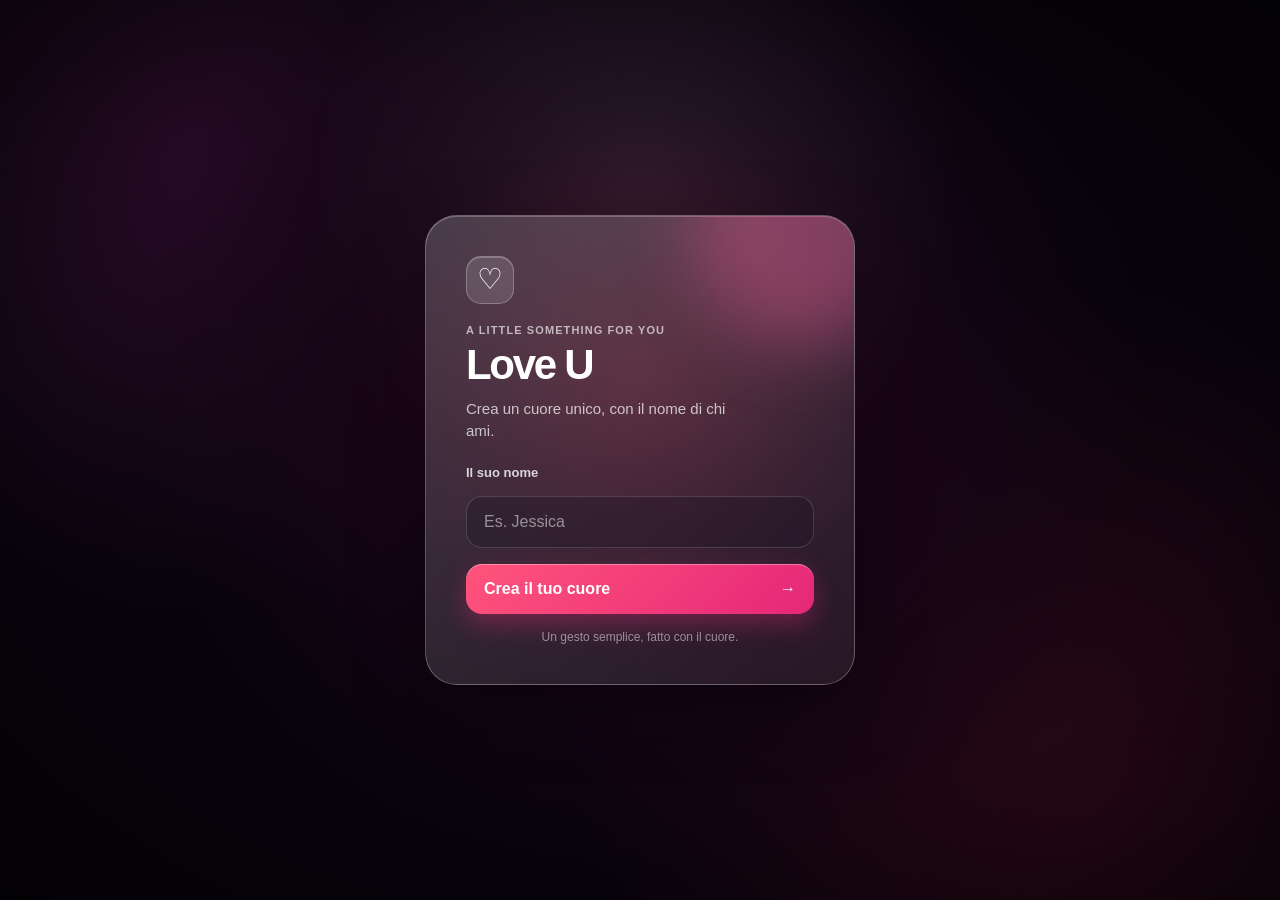
==== src/heart/index.html @ edd3670d "Add files via upload" ====
<!DOCTYPE html>
<html lang="en">
    <head>
        <meta charset="UTF-8">
        <meta name="viewport" content="width=device-width, initial-scale=1.0">
        <title>Love U</title>
      <script type="module" crossorigin src="./assets/index-CqE_d9bg.js"></script>
      <link rel="stylesheet" crossorigin href="./assets/index-BRR490CX.css">
    </head>
    <body>
        <canvas id="scene"></canvas>
        <div id="overlay">
            <div class="card">
                <div class="card__glow" aria-hidden="true"></div>
                <div class="card__icon" aria-hidden="true">♡</div>
                <div class="card__heading">
                    <p class="eyebrow">A little something for you</p>
                    <h1>Love U</h1>
                    <p class="subtitle">Crea un cuore unico, con il nome di chi ami.</p>
                </div>
                <label class="input-label" for="nameInp">Il suo nome</label>
                <input id="nameInp" type="text" placeholder="Es. Jessica" autocomplete="name" maxlength="48">
                <button id="createButton">
                    <span>Crea il tuo cuore</span>
                    <span aria-hidden="true">→</span>
                </button>
                <p class="card__hint">Un gesto semplice, fatto con il cuore.</p>
            </div>
        </div>
    </body>
</html>
---- src/heart/assets/index-BRR490CX.css ----
*{box-sizing:border-box;margin:0;padding:0}html,body{background:#07030b;width:100%;height:100%;font-family:-apple-system,BlinkMacSystemFont,SF Pro Display,Segoe UI,sans-serif;overflow:hidden}body:before{content:"";z-index:0;pointer-events:none;background:radial-gradient(circle at 50% 42%,#3c081c 0%,#180518 30%,#0000 61%),radial-gradient(circle at 14% 16%,#6019586e,#0000 35%),radial-gradient(circle at 85% 88%,#5a0f2773,#0000 38%),#07030b;animation:18s ease-in-out infinite alternate ambient-drift;position:fixed;inset:0}body:after{content:"";z-index:3;pointer-events:none;background:radial-gradient(#0000 32%,#03010824 64%,#0000008c 100%);position:fixed;inset:0}@keyframes ambient-drift{0%{transform:scale(1)rotate(0)}to{transform:scale(1.08)rotate(2deg)}}canvas{z-index:1;width:100%;height:100%;display:block;position:fixed;inset:0}#overlay{z-index:100;pointer-events:none;background:radial-gradient(circle at 50% 20%,#ffffff14,#0000 34%);justify-content:center;align-items:center;padding:24px;display:flex;position:fixed;inset:0}.card{isolation:isolate;-webkit-backdrop-filter:blur(30px)saturate(150%);pointer-events:auto;background:linear-gradient(140deg,#fff3,#ffffff12);border:1px solid #ffffff40;border-radius:32px;flex-direction:column;align-items:stretch;gap:16px;width:min(100%,430px);padding:40px;transition:transform .45s cubic-bezier(.2,.8,.2,1),box-shadow .45s;display:flex;position:relative;overflow:hidden;box-shadow:0 24px 70px #00000061,inset 0 1px #ffffff3d}.card__glow{z-index:-1;filter:blur(35px);background:#ff5e9e59;border-radius:50%;width:240px;height:240px;position:absolute;top:-110px;right:-75px}.card__icon{color:#fff;background:#ffffff21;border:1px solid #ffffff40;border-radius:15px;place-items:center;width:48px;height:48px;font-size:29px;line-height:1;display:grid;box-shadow:inset 0 1px #ffffff3d}.card__heading{margin:4px 0 8px}.eyebrow{color:#ffffffa6;letter-spacing:.1em;text-transform:uppercase;margin-bottom:8px;font-size:11px;font-weight:700}.card h1{color:#fff;letter-spacing:-.055em;font-size:42px;font-weight:700;line-height:1}.subtitle{color:#ffffffb8;max-width:290px;margin-top:12px;font-size:15px;line-height:1.45}.input-label{color:#fffc;font-size:13px;font-weight:600}#nameInp{color:#fff;background:#110f2345;border:1px solid #ffffff26;border-radius:16px;outline:none;width:100%;padding:16px 17px;font-size:16px;transition:border-color .25s,background .25s,box-shadow .25s}#nameInp::placeholder{color:#ffffff80}#nameInp:focus{background:#110f236b;border-color:#ffffff80;box-shadow:0 0 0 4px #ffffff1f}#createButton{cursor:pointer;color:#fff;background:linear-gradient(135deg,#ff547b,#e52779);border:0;border-radius:16px;justify-content:space-between;align-items:center;width:100%;padding:16px 18px;font-size:16px;font-weight:700;transition:transform .25s,filter .25s,box-shadow .25s;display:flex;box-shadow:0 10px 24px #e4277959,inset 0 1px #ffffff59}#createButton:hover{filter:brightness(1.08);transform:translateY(-2px);box-shadow:0 14px 28px #e4277973,inset 0 1px #ffffff59}.card__hint{color:#ffffff80;text-align:center;font-size:12px}.card:hover{transform:translateY(-4px);box-shadow:0 30px 80px #00000073,inset 0 1px #ffffff3d}@media (width<=480px){#overlay{padding:16px}.card{border-radius:27px;padding:30px 24px}.card h1{font-size:38px}}@media (prefers-reduced-motion:reduce){.card,#createButton,#nameInp{transition:none}body:before{animation:none}}
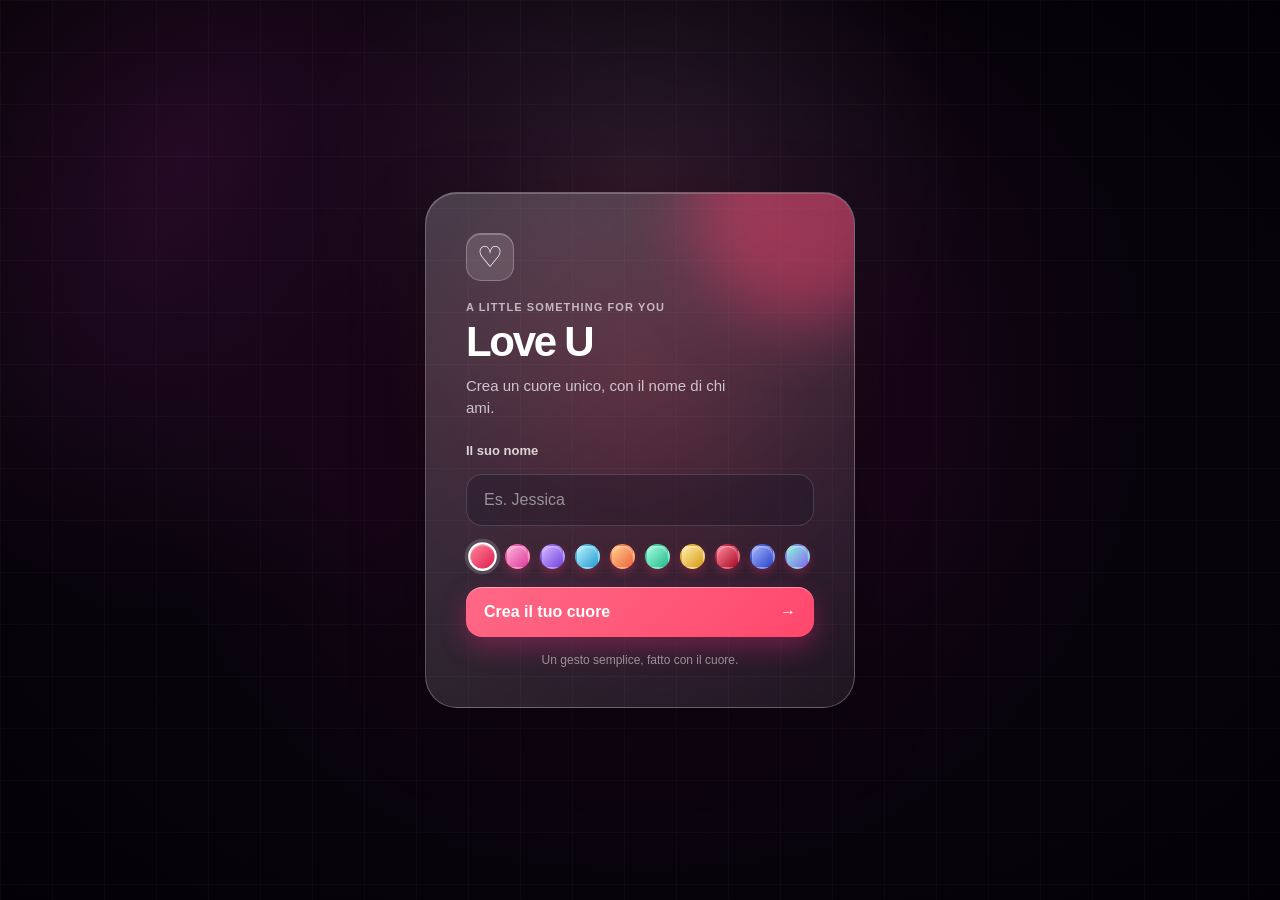
==== commit a15ea609: "Add files via upload" ====
--- a/src/heart/index.html
+++ b/src/heart/index.html
@@ -4,11 +4,15 @@
         <meta charset="UTF-8">
         <meta name="viewport" content="width=device-width, initial-scale=1.0">
         <title>Love U</title>
-      <script type="module" crossorigin src="./assets/index-CqE_d9bg.js"></script>
-      <link rel="stylesheet" crossorigin href="./assets/index-BRR490CX.css">
+      <script type="module" crossorigin src="./assets/index-Ct-zQ1A_.js"></script>
+      <link rel="stylesheet" crossorigin href="./assets/index-XXtpf4sz.css">
     </head>
     <body>
         <canvas id="scene"></canvas>
+        <button id="shareButton" type="button" aria-label="Condividi questo cuore">
+            <span aria-hidden="true">&#8599;</span>
+            <span>Condividi</span>
+        </button>
         <div id="overlay">
             <div class="card">
                 <div class="card__glow" aria-hidden="true"></div>
@@ -20,6 +24,18 @@
                 </div>
                 <label class="input-label" for="nameInp">Il suo nome</label>
                 <input id="nameInp" type="text" placeholder="Es. Jessica" autocomplete="name" maxlength="48">
+                <div class="theme-picker" role="group" aria-label="Scegli il colore del cuore">
+                    <button class="theme-swatch is-selected" type="button" data-theme="red" aria-label="Tema rosso"></button>
+                    <button class="theme-swatch theme-swatch--pink" type="button" data-theme="pink" aria-label="Tema rosa"></button>
+                    <button class="theme-swatch theme-swatch--violet" type="button" data-theme="violet" aria-label="Tema viola"></button>
+                    <button class="theme-swatch theme-swatch--ocean" type="button" data-theme="ocean" aria-label="Tema oceano"></button>
+                    <button class="theme-swatch theme-swatch--sunset" type="button" data-theme="sunset" aria-label="Tema tramonto"></button>
+                    <button class="theme-swatch theme-swatch--mint" type="button" data-theme="mint" aria-label="Tema menta"></button>
+                    <button class="theme-swatch theme-swatch--gold" type="button" data-theme="gold" aria-label="Tema oro"></button>
+                    <button class="theme-swatch theme-swatch--ruby" type="button" data-theme="ruby" aria-label="Tema rubino"></button>
+                    <button class="theme-swatch theme-swatch--midnight" type="button" data-theme="midnight" aria-label="Tema notte"></button>
+                    <button class="theme-swatch theme-swatch--aurora" type="button" data-theme="aurora" aria-label="Tema aurora"></button>
+                </div>
                 <button id="createButton">
                     <span>Crea il tuo cuore</span>
                     <span aria-hidden="true">→</span>
--- a/src/heart/assets/index-XXtpf4sz.css
+++ b/src/heart/assets/index-XXtpf4sz.css
@@ -0,0 +1 @@
+*{box-sizing:border-box;margin:0;padding:0}html,body{background:#07030b;width:100%;height:100%;font-family:-apple-system,BlinkMacSystemFont,SF Pro Display,Segoe UI,sans-serif;overflow:hidden}body:before{content:"";z-index:0;background:var(--theme-background,radial-gradient(circle at 50% 42%, #3c081c 0%, #180518 30%, transparent 61%), #07030b);pointer-events:none;animation:18s ease-in-out infinite alternate ambient-drift;position:fixed;inset:0}body:after{content:"";z-index:3;pointer-events:none;background:linear-gradient(#ffffff06 1px,#0000 1px) 0 0/52px 52px,linear-gradient(90deg,#ffffff06 1px,#0000 1px) 0 0/52px 52px,radial-gradient(#0000 32%,#03010824 64%,#0000008c 100%) 0 0/100% 100%;position:fixed;inset:0}@keyframes ambient-drift{0%{transform:scale(1)rotate(0)}to{transform:scale(1.08)rotate(2deg)}}canvas{z-index:1;width:100%;height:100%;display:block;position:fixed;inset:0}#shareButton{z-index:101;-webkit-backdrop-filter:blur(16px)saturate(145%);color:#ffffffeb;cursor:pointer;font:inherit;background:#140c1e57;border:1px solid #ffffff38;border-radius:14px;align-items:center;gap:8px;padding:10px 14px;font-size:13px;font-weight:650;transition:transform .2s,background .2s;display:none;position:fixed;top:22px;right:22px;box-shadow:inset 0 1px #fff3,0 12px 32px #0003}.experience-active #shareButton{display:flex}#shareButton:hover{background:#ffffff26;transform:translateY(-2px)}#overlay{z-index:100;pointer-events:none;background:radial-gradient(circle at 50% 20%,#ffffff14,#0000 34%);justify-content:center;align-items:center;padding:24px;display:flex;position:fixed;inset:0}.card{isolation:isolate;-webkit-backdrop-filter:blur(30px)saturate(150%);pointer-events:auto;background:linear-gradient(140deg,#fff3,#ffffff12);border:1px solid #ffffff40;border-radius:32px;flex-direction:column;align-items:stretch;gap:16px;width:min(100%,430px);padding:40px;transition:transform .45s cubic-bezier(.2,.8,.2,1),box-shadow .45s;display:flex;position:relative;overflow:hidden;box-shadow:0 24px 70px #00000061,inset 0 1px #ffffff3d}.card__glow{z-index:-1;background:var(--theme-glow,#ff5e9e59);filter:blur(35px);border-radius:50%;width:240px;height:240px;position:absolute;top:-110px;right:-75px}.card__icon{color:#fff;background:#ffffff21;border:1px solid #ffffff40;border-radius:15px;place-items:center;width:48px;height:48px;font-size:29px;line-height:1;display:grid;box-shadow:inset 0 1px #ffffff3d}.card__heading{margin:4px 0 8px}.eyebrow{color:#ffffffa6;letter-spacing:.1em;text-transform:uppercase;margin-bottom:8px;font-size:11px;font-weight:700}.card h1{color:#fff;letter-spacing:-.055em;font-size:42px;font-weight:700;line-height:1}.subtitle{color:#ffffffb8;max-width:290px;margin-top:12px;font-size:15px;line-height:1.45}.input-label{color:#fffc;font-size:13px;font-weight:600}#nameInp{color:#fff;background:#110f2345;border:1px solid #ffffff26;border-radius:16px;outline:none;width:100%;padding:16px 17px;font-size:16px;transition:border-color .25s,background .25s,box-shadow .25s}#nameInp::placeholder{color:#ffffff80}#nameInp:focus{background:#110f236b;border-color:#ffffff80;box-shadow:0 0 0 4px #ffffff1f}.theme-picker{flex-wrap:wrap;justify-content:center;gap:10px;padding:2px 0;display:flex}.theme-swatch{cursor:pointer;background:linear-gradient(135deg,#ff879c,#e1194d);border:2px solid #0000;border-radius:50%;width:25px;height:25px;transition:transform .2s,border-color .2s;box-shadow:inset 0 1px 1px #ffffff73,0 4px 10px #ff376a47}.theme-swatch--pink{background:linear-gradient(135deg,#ffb4da,#df3a9a)}.theme-swatch--violet{background:linear-gradient(135deg,#d0b6ff,#7444df)}.theme-swatch--ocean{background:linear-gradient(135deg,#b7f4ff,#239bd0)}.theme-swatch--sunset{background:linear-gradient(135deg,#ffd08e,#ef643c)}.theme-swatch--mint{background:linear-gradient(135deg,#a1ffe0,#25b888)}.theme-swatch--gold{background:linear-gradient(135deg,#fff0a8,#d99a16)}.theme-swatch--ruby{background:linear-gradient(135deg,#ff8b9b,#a80725)}.theme-swatch--midnight{background:linear-gradient(135deg,#a7b7ff,#2743c7)}.theme-swatch--aurora{background:linear-gradient(135deg,#8ff5dc,#8065ed)}.theme-swatch:hover{transform:translateY(-2px)}.theme-swatch.is-selected{border-color:#fff;transform:scale(1.15);box-shadow:0 0 0 3px #ffffff29,inset 0 1px 1px #ffffff73}#createButton{cursor:pointer;color:#fff;background:linear-gradient(135deg, color-mix(in srgb, var(--theme-accent,#ff547b), white 18%), var(--theme-accent,#e52779));border:0;border-radius:16px;justify-content:space-between;align-items:center;width:100%;padding:16px 18px;font-size:16px;font-weight:700;transition:transform .25s,filter .25s,box-shadow .25s;display:flex;box-shadow:0 10px 24px #e4277959,inset 0 1px #ffffff59}#createButton:hover{filter:brightness(1.08);transform:translateY(-2px);box-shadow:0 14px 28px #e4277973,inset 0 1px #ffffff59}.card__hint{color:#ffffff80;text-align:center;font-size:12px}.card:hover{transform:translateY(-4px);box-shadow:0 30px 80px #00000073,inset 0 1px #ffffff3d}@media (width<=480px){#overlay{padding:16px}.card{border-radius:27px;padding:30px 24px}.card h1{font-size:38px}#shareButton{padding:9px 12px;top:14px;right:14px}}@media (prefers-reduced-motion:reduce){.card,#createButton,#nameInp{transition:none}body:before{animation:none}}
